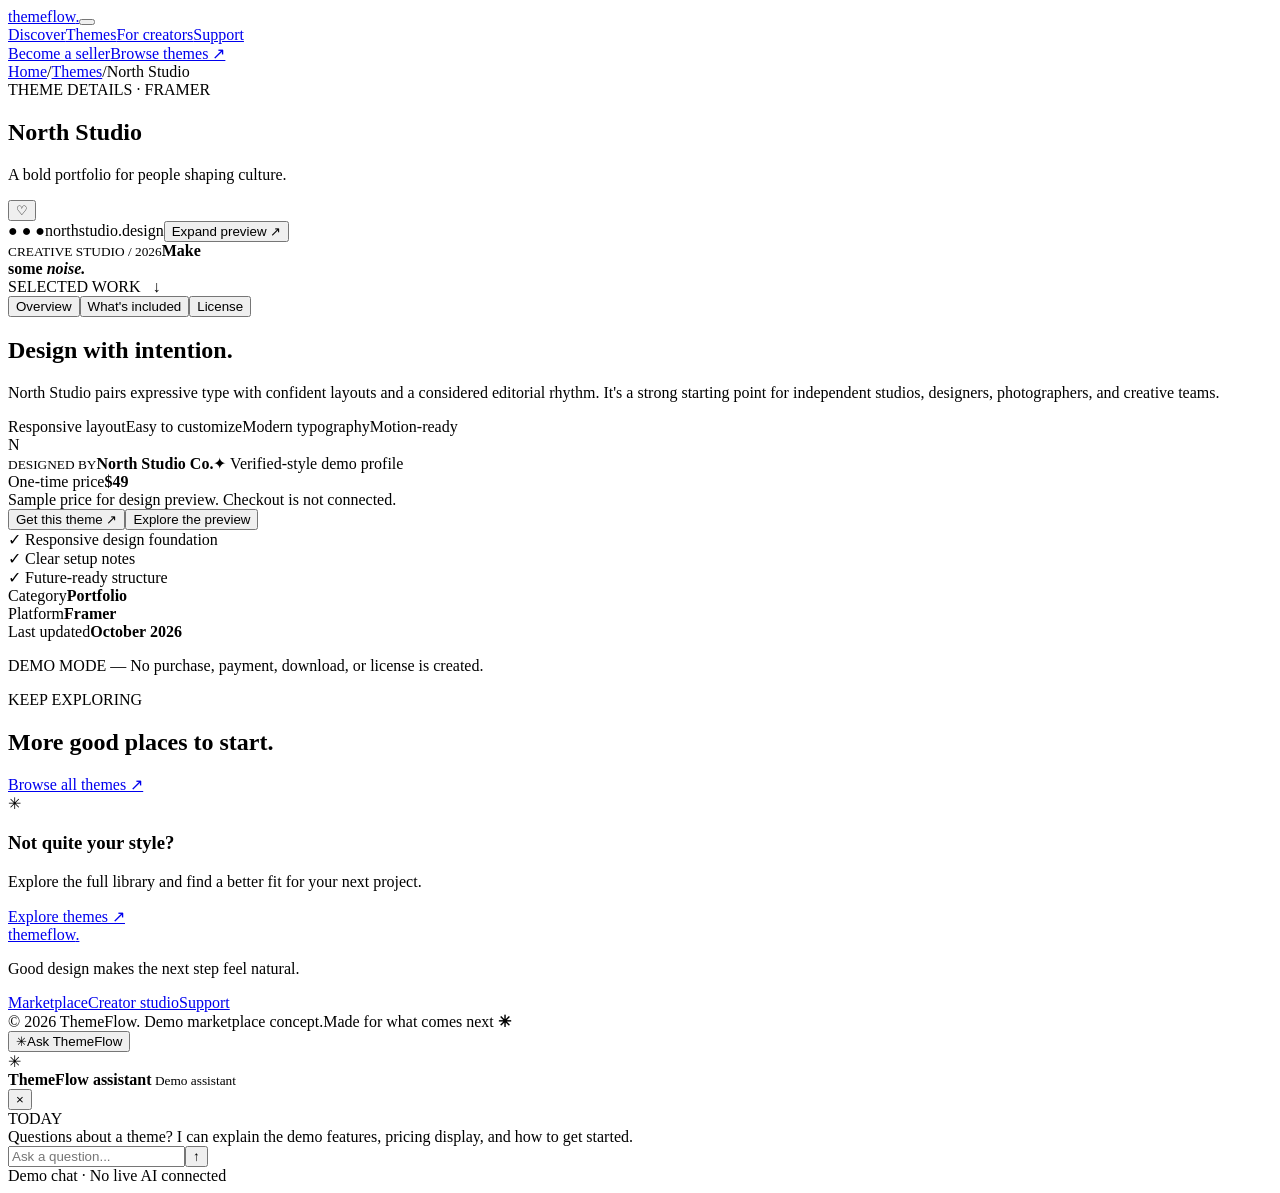
==== product.html @ 7d2c2a8d "Rename ThemeFlow-Premium-Marketplace/ThemeFlow-Premium-Marketplace/product.html to product.html" ====
<!doctype html>
<html lang="en">
<head><meta charset="utf-8"><meta name="viewport" content="width=device-width, initial-scale=1"><meta name="theme-color" content="#080a12"><title>Theme Details — ThemeFlow</title><link rel="icon" href="assets/images/favicon.svg" type="image/svg+xml"><link rel="preconnect" href="https://fonts.googleapis.com"><link rel="preconnect" href="https://fonts.gstatic.com" crossorigin><link href="https://fonts.googleapis.com/css2?family=DM+Sans:wght@400;500;600;700&family=Manrope:wght@400;500;600;700;800&display=swap" rel="stylesheet"><link rel="stylesheet" href="assets/css/style.css"></head>
<body><div class="ambient ambient-one"></div><header class="site-header"><a class="brand" href="index.html"><span class="brand-mark"><i></i><i></i><i></i></span><span>themeflow<span class="brand-dot">.</span></span></a><button class="menu-toggle" aria-label="Open navigation" aria-expanded="false"><span></span><span></span></button><nav class="main-nav"><a href="index.html">Discover</a><a class="active" href="themes.html">Themes</a><a href="seller.html">For creators</a><a href="support.html">Support</a></nav><div class="header-actions"><a class="text-link" href="seller.html">Become a seller</a><a class="button button-small button-light" href="themes.html">Browse themes ↗</a></div></header>
<main><section class="product-top section-wrap"><div class="breadcrumbs"><a href="index.html">Home</a><span>/</span><a href="themes.html">Themes</a><span>/</span><span id="crumb-name">North Studio</span></div><div class="product-layout"><div class="product-main"><div class="product-heading"><div><div class="eyebrow">THEME DETAILS · <span class="product-platform">FRAMER</span></div><h1 id="product-title">North Studio</h1><p id="product-subtitle">A bold portfolio for people shaping culture.</p></div><button class="wishlist-button" id="wishlist-button" aria-pressed="false" aria-label="Save theme to wishlist">♡</button></div><div class="product-preview-frame" id="product-preview"><div class="preview-toolbar"><span>● ● ●</span><span id="preview-url">northstudio.design</span><button id="preview-mode">Expand preview ↗</button></div><div class="theme-image theme-north product-preview-image"><div class="north-preview"><small>CREATIVE STUDIO / 2026</small><strong>Make<br>some <i>noise.</i></strong><div class="north-photo"></div><span class="preview-bottom">SELECTED WORK &nbsp; ↓</span></div></div></div><div class="product-tabs"><button class="product-tab active" data-tab="overview">Overview</button><button class="product-tab" data-tab="features">What's included</button><button class="product-tab" data-tab="license">License</button></div><div class="tab-panel" id="tab-overview"><h2>Design with intention.</h2><p id="overview-copy">North Studio pairs expressive type with confident layouts and a considered editorial rhythm. It's a strong starting point for independent studios, designers, photographers, and creative teams.</p><div class="feature-pills"><span>Responsive layout</span><span>Easy to customize</span><span>Modern typography</span><span>Motion-ready</span></div></div><div class="tab-panel" id="tab-features" hidden><h2>Everything to get started.</h2><ul class="detail-list"><li><span>✓</span> Full page layout and reusable sections</li><li><span>✓</span> Responsive desktop, tablet, and mobile design</li><li><span>✓</span> Style guide and customization notes</li><li><span>✓</span> Creator support details (demo listing)</li></ul></div><div class="tab-panel" id="tab-license" hidden><h2>Clear, simple licensing.</h2><p>This demo listing shows a sample license summary only. Before real sales, publish a reviewed license that defines personal/commercial use, project limits, redistribution, and update terms.</p></div></div><aside class="purchase-card"><div class="purchase-top"><span class="creator-avatar">N</span><div><small>DESIGNED BY</small><strong id="creator-name">North Studio Co.</strong><span class="creator-verified">✦ Verified-style demo profile</span></div></div><div class="purchase-price"><span>One-time price</span><strong id="product-price">$49</strong></div><div class="purchase-note">Sample price for design preview. Checkout is not connected.</div><button class="button button-primary button-wide" id="demo-buy">Get this theme <span>↗</span></button><button class="button button-ghost button-wide" id="preview-scroll">Explore the preview</button><div class="purchase-perks"><span>✓</span> Responsive design foundation<div><span>✓</span> Clear setup notes</div><div><span>✓</span> Future-ready structure</div></div><div class="purchase-divider"></div><div class="purchase-small"><span>Category</span><b id="product-category">Portfolio</b></div><div class="purchase-small"><span>Platform</span><b class="product-platform">Framer</b></div><div class="purchase-small"><span>Last updated</span><b>October 2026</b></div><p class="demo-warning">DEMO MODE — No purchase, payment, download, or license is created.</p></aside></div></section><section class="section-wrap section-space"><div class="section-heading"><div><div class="eyebrow">KEEP EXPLORING</div><h2>More good places <span class="gradient-text">to start.</span></h2></div><a class="arrow-link" href="themes.html">Browse all themes ↗</a></div><div class="related-card"><div class="related-symbol">✳</div><div><h3>Not quite your style?</h3><p>Explore the full library and find a better fit for your next project.</p></div><a class="button button-light" href="themes.html">Explore themes ↗</a></div></section></main>
<footer class="site-footer"><div class="section-wrap footer-main"><a class="brand" href="index.html"><span class="brand-mark"><i></i><i></i><i></i></span><span>themeflow<span class="brand-dot">.</span></span></a><p>Good design makes the next step feel natural.</p><div class="footer-links"><a href="themes.html">Marketplace</a><a href="seller.html">Creator studio</a><a href="support.html">Support</a></div></div><div class="section-wrap footer-bottom"><span>© 2026 ThemeFlow. Demo marketplace concept.</span><span>Made for what comes next <b>✳</b></span></div></footer>
<button class="chat-launcher" data-open-chat aria-label="Open customer support chat"><span class="chat-launcher-icon">✳</span><span>Ask ThemeFlow</span><i class="chat-status"></i></button><div class="chat-panel" id="chat-panel" aria-hidden="true"><div class="chat-head"><div class="chat-agent"><span class="agent-avatar">✳</span><div><b>ThemeFlow assistant</b><small><i></i> Demo assistant</small></div></div><button class="chat-close" aria-label="Close chat">×</button></div><div class="chat-messages" id="chat-messages"><div class="chat-date">TODAY</div><div class="chat-bubble bot">Questions about a theme? I can explain the demo features, pricing display, and how to get started.</div></div><form class="chat-form" id="chat-form"><input id="chat-input" placeholder="Ask a question..." autocomplete="off" aria-label="Your message"><button type="submit" aria-label="Send message">↑</button></form><div class="chat-disclaimer">Demo chat · No live AI connected</div></div><script src="assets/js/app.js"></script></body></html>
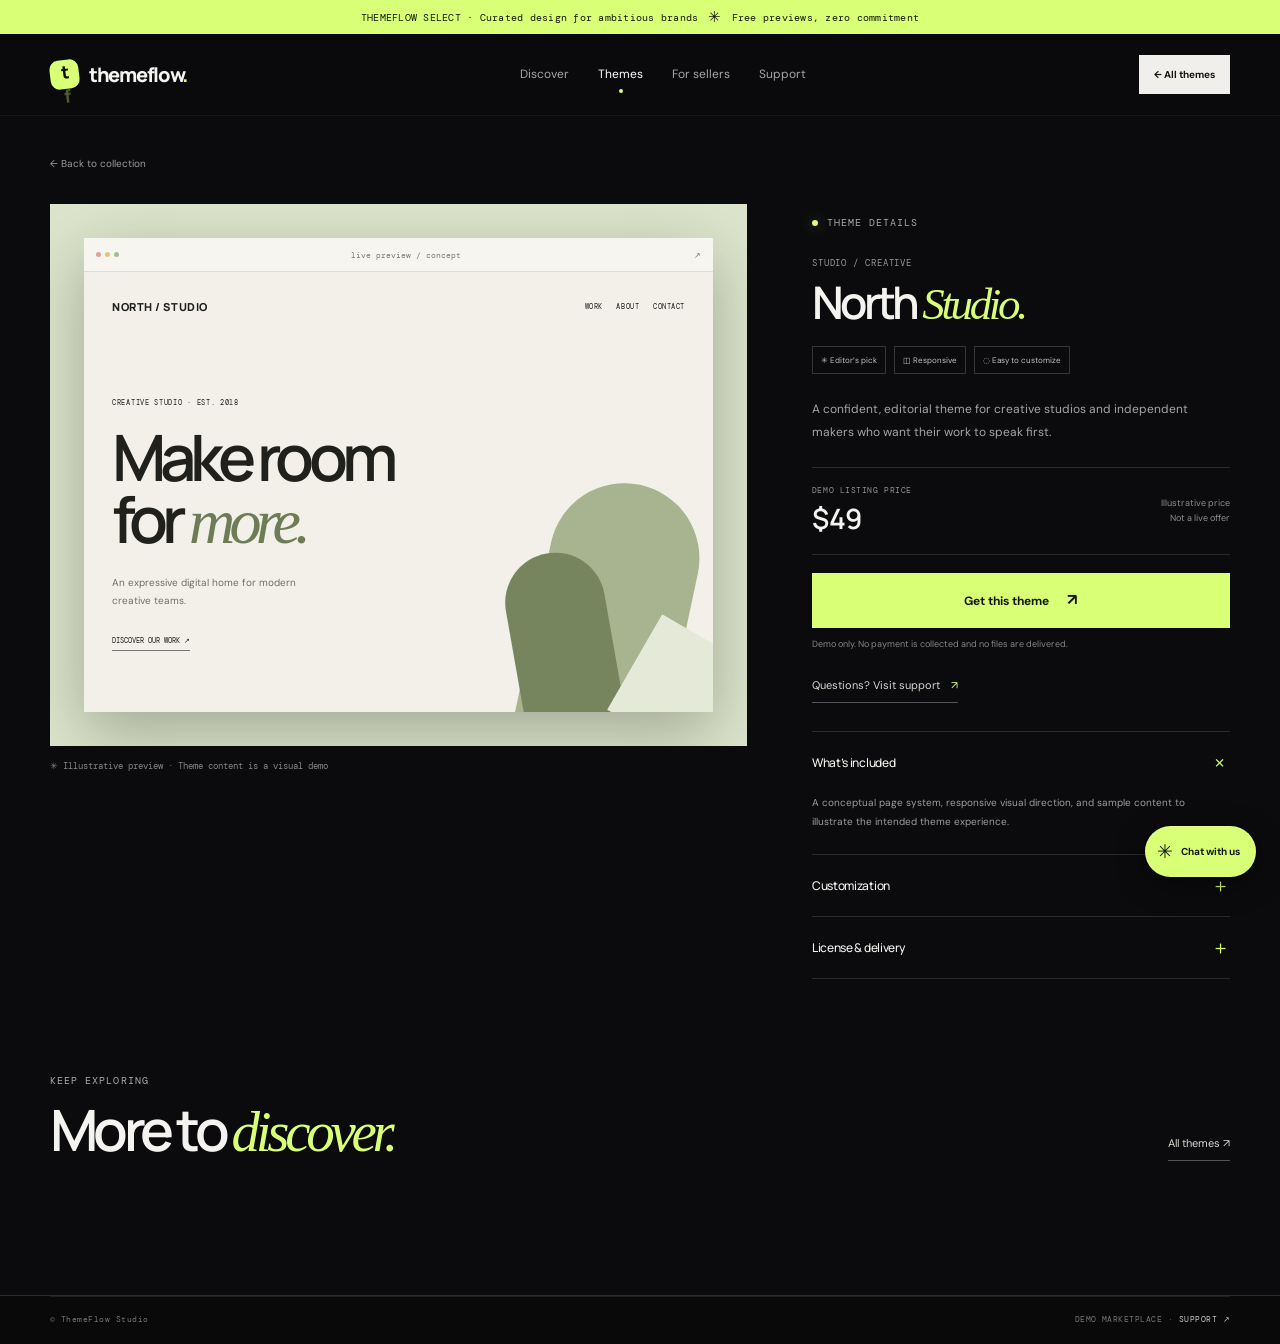
==== commit 9b717579: "Add files via upload" ====
--- a/product.html
+++ b/product.html
@@ -1,7 +1 @@
-<!doctype html>
-<html lang="en">
-<head><meta charset="utf-8"><meta name="viewport" content="width=device-width, initial-scale=1"><meta name="theme-color" content="#080a12"><title>Theme Details — ThemeFlow</title><link rel="icon" href="assets/images/favicon.svg" type="image/svg+xml"><link rel="preconnect" href="https://fonts.googleapis.com"><link rel="preconnect" href="https://fonts.gstatic.com" crossorigin><link href="https://fonts.googleapis.com/css2?family=DM+Sans:wght@400;500;600;700&family=Manrope:wght@400;500;600;700;800&display=swap" rel="stylesheet"><link rel="stylesheet" href="assets/css/style.css"></head>
-<body><div class="ambient ambient-one"></div><header class="site-header"><a class="brand" href="index.html"><span class="brand-mark"><i></i><i></i><i></i></span><span>themeflow<span class="brand-dot">.</span></span></a><button class="menu-toggle" aria-label="Open navigation" aria-expanded="false"><span></span><span></span></button><nav class="main-nav"><a href="index.html">Discover</a><a class="active" href="themes.html">Themes</a><a href="seller.html">For creators</a><a href="support.html">Support</a></nav><div class="header-actions"><a class="text-link" href="seller.html">Become a seller</a><a class="button button-small button-light" href="themes.html">Browse themes ↗</a></div></header>
-<main><section class="product-top section-wrap"><div class="breadcrumbs"><a href="index.html">Home</a><span>/</span><a href="themes.html">Themes</a><span>/</span><span id="crumb-name">North Studio</span></div><div class="product-layout"><div class="product-main"><div class="product-heading"><div><div class="eyebrow">THEME DETAILS · <span class="product-platform">FRAMER</span></div><h1 id="product-title">North Studio</h1><p id="product-subtitle">A bold portfolio for people shaping culture.</p></div><button class="wishlist-button" id="wishlist-button" aria-pressed="false" aria-label="Save theme to wishlist">♡</button></div><div class="product-preview-frame" id="product-preview"><div class="preview-toolbar"><span>● ● ●</span><span id="preview-url">northstudio.design</span><button id="preview-mode">Expand preview ↗</button></div><div class="theme-image theme-north product-preview-image"><div class="north-preview"><small>CREATIVE STUDIO / 2026</small><strong>Make<br>some <i>noise.</i></strong><div class="north-photo"></div><span class="preview-bottom">SELECTED WORK &nbsp; ↓</span></div></div></div><div class="product-tabs"><button class="product-tab active" data-tab="overview">Overview</button><button class="product-tab" data-tab="features">What's included</button><button class="product-tab" data-tab="license">License</button></div><div class="tab-panel" id="tab-overview"><h2>Design with intention.</h2><p id="overview-copy">North Studio pairs expressive type with confident layouts and a considered editorial rhythm. It's a strong starting point for independent studios, designers, photographers, and creative teams.</p><div class="feature-pills"><span>Responsive layout</span><span>Easy to customize</span><span>Modern typography</span><span>Motion-ready</span></div></div><div class="tab-panel" id="tab-features" hidden><h2>Everything to get started.</h2><ul class="detail-list"><li><span>✓</span> Full page layout and reusable sections</li><li><span>✓</span> Responsive desktop, tablet, and mobile design</li><li><span>✓</span> Style guide and customization notes</li><li><span>✓</span> Creator support details (demo listing)</li></ul></div><div class="tab-panel" id="tab-license" hidden><h2>Clear, simple licensing.</h2><p>This demo listing shows a sample license summary only. Before real sales, publish a reviewed license that defines personal/commercial use, project limits, redistribution, and update terms.</p></div></div><aside class="purchase-card"><div class="purchase-top"><span class="creator-avatar">N</span><div><small>DESIGNED BY</small><strong id="creator-name">North Studio Co.</strong><span class="creator-verified">✦ Verified-style demo profile</span></div></div><div class="purchase-price"><span>One-time price</span><strong id="product-price">$49</strong></div><div class="purchase-note">Sample price for design preview. Checkout is not connected.</div><button class="button button-primary button-wide" id="demo-buy">Get this theme <span>↗</span></button><button class="button button-ghost button-wide" id="preview-scroll">Explore the preview</button><div class="purchase-perks"><span>✓</span> Responsive design foundation<div><span>✓</span> Clear setup notes</div><div><span>✓</span> Future-ready structure</div></div><div class="purchase-divider"></div><div class="purchase-small"><span>Category</span><b id="product-category">Portfolio</b></div><div class="purchase-small"><span>Platform</span><b class="product-platform">Framer</b></div><div class="purchase-small"><span>Last updated</span><b>October 2026</b></div><p class="demo-warning">DEMO MODE — No purchase, payment, download, or license is created.</p></aside></div></section><section class="section-wrap section-space"><div class="section-heading"><div><div class="eyebrow">KEEP EXPLORING</div><h2>More good places <span class="gradient-text">to start.</span></h2></div><a class="arrow-link" href="themes.html">Browse all themes ↗</a></div><div class="related-card"><div class="related-symbol">✳</div><div><h3>Not quite your style?</h3><p>Explore the full library and find a better fit for your next project.</p></div><a class="button button-light" href="themes.html">Explore themes ↗</a></div></section></main>
-<footer class="site-footer"><div class="section-wrap footer-main"><a class="brand" href="index.html"><span class="brand-mark"><i></i><i></i><i></i></span><span>themeflow<span class="brand-dot">.</span></span></a><p>Good design makes the next step feel natural.</p><div class="footer-links"><a href="themes.html">Marketplace</a><a href="seller.html">Creator studio</a><a href="support.html">Support</a></div></div><div class="section-wrap footer-bottom"><span>© 2026 ThemeFlow. Demo marketplace concept.</span><span>Made for what comes next <b>✳</b></span></div></footer>
-<button class="chat-launcher" data-open-chat aria-label="Open customer support chat"><span class="chat-launcher-icon">✳</span><span>Ask ThemeFlow</span><i class="chat-status"></i></button><div class="chat-panel" id="chat-panel" aria-hidden="true"><div class="chat-head"><div class="chat-agent"><span class="agent-avatar">✳</span><div><b>ThemeFlow assistant</b><small><i></i> Demo assistant</small></div></div><button class="chat-close" aria-label="Close chat">×</button></div><div class="chat-messages" id="chat-messages"><div class="chat-date">TODAY</div><div class="chat-bubble bot">Questions about a theme? I can explain the demo features, pricing display, and how to get started.</div></div><form class="chat-form" id="chat-form"><input id="chat-input" placeholder="Ask a question..." autocomplete="off" aria-label="Your message"><button type="submit" aria-label="Send message">↑</button></form><div class="chat-disclaimer">Demo chat · No live AI connected</div></div><script src="assets/js/app.js"></script></body></html>
+<!doctype html><html lang="en"><head><meta charset="utf-8"><meta name="viewport" content="width=device-width,initial-scale=1"><title>Theme Preview — ThemeFlow</title><link rel="icon" href="assets/favicon.svg" type="image/svg+xml"><link rel="stylesheet" href="style.css"></head><body><div class="announcement">THEMEFLOW SELECT · Curated design for ambitious brands <span>✳</span> Free previews, zero commitment</div><header class="site-header"><a class="brand" href="index.html"><span class="brand-mark">t<span>f</span></span><span>themeflow<span class="brand-dot">.</span></span></a><nav class="nav-links" id="navLinks"><a href="index.html">Discover</a><a class="active" href="themes.html">Themes</a><a href="seller.html">For sellers</a><a href="support.html">Support</a></nav><div class="header-actions"><button class="menu-toggle" id="menuToggle" aria-label="Open navigation">☰</button><a class="button button-light button-small" href="themes.html">← All themes</a></div></header><main class="wrap product-page"><a class="back-link" href="themes.html">← Back to collection</a><div class="product-layout"><div><div class="product-preview" id="productPreview"><div class="preview-browser"><div class="browser-top"><div class="window-dots"><i></i><i></i><i></i></div><span>live preview / concept</span><span>↗</span></div><div class="preview-content"><div class="preview-nav"><b id="previewBrand">NORTH / STUDIO</b><span>WORK&nbsp;&nbsp; ABOUT&nbsp;&nbsp; CONTACT</span></div><div class="preview-hero"><span id="previewTag">CREATIVE STUDIO · EST. 2018</span><h2 id="previewHeadline">Make room<br>for <em>more.</em></h2><p id="previewDesc">An expressive digital home for modern creative teams.</p><span class="preview-cta">DISCOVER OUR WORK ↗</span></div><div class="preview-shapes"><div></div><div></div><div></div></div></div></div></div><div class="preview-disclaimer">✳ Illustrative preview · Theme content is a visual demo</div></div><div class="product-info"><div class="eyebrow"><span class="live-dot"></span> THEME DETAILS</div><div class="product-kicker" id="productCategory">STUDIO / CREATIVE</div><h1 id="productTitle">North <em>Studio.</em></h1><div class="product-meta"><span>✳ Editor’s pick</span><span>◫ Responsive</span><span>◌ Easy to customize</span></div><p class="product-description" id="productDescription">A confident, editorial theme for creative studios and independent makers who want their work to speak first.</p><div class="product-price-row"><div><small>DEMO LISTING PRICE</small><strong id="productPrice">$49</strong></div><span class="price-note">Illustrative price<br>Not a live offer</span></div><button class="button button-lime button-full" id="demoPurchase">Get this theme <span>↗</span></button><p class="purchase-note">Demo only. No payment is collected and no files are delivered.</p><a class="underlink" href="support.html">Questions? Visit support <span>↗</span></a><div class="product-details"><details open><summary>What’s included <span>＋</span></summary><p>A conceptual page system, responsive visual direction, and sample content to illustrate the intended theme experience.</p></details><details><summary>Customization <span>＋</span></summary><p>Use the layout as a starting point and adapt typography, colors, content, and imagery to your brand.</p></details><details><summary>License & delivery <span>＋</span></summary><p>Licensing and digital delivery are not implemented in this prototype. No purchase can be completed here.</p></details></div></div></div><section class="related-section"><div class="section-heading"><div><div class="eyebrow">KEEP EXPLORING</div><h2>More to <em>discover.</em></h2></div><a class="underlink" href="themes.html">All themes ↗</a></div><div class="theme-grid" id="relatedGrid"></div></section></main><footer class="site-footer"><div class="wrap footer-bottom"><span>© <span id="year"></span> ThemeFlow Studio</span><span>DEMO MARKETPLACE · <a href="support.html">SUPPORT ↗</a></span></div></footer><button class="chat-launcher" id="chatLauncher" aria-label="Open demo support chat"><span>✳</span><i>Chat with us</i></button><aside class="chat-panel" id="chatPanel" aria-label="Demo support chat"><div class="chat-head"><div><b>ThemeFlow support</b><small><span class="live-dot"></span> Demo assistant</small></div><button id="chatClose" aria-label="Close chat">×</button></div><div class="chat-messages" id="chatMessages"><div class="chat-bubble">Hey there 👋 What can I help you find today?</div></div><form id="chatForm" class="chat-form"><input id="chatInput" placeholder="Ask a quick question…" aria-label="Your message"><button aria-label="Send message">↑</button></form><div class="demo-note">Demo chat · Replies are generated locally</div></aside><script src="app.js"></script></body></html>
--- a/style.css
+++ b/style.css
@@ -0,0 +1,2 @@
+@import url('https://fonts.googleapis.com/css2?family=DM+Mono:wght@400;500&family=DM+Sans:wght@400;500;600;700&family=Manrope:wght@400;500;600;700;800&display=swap');
+:root{--bg:#0b0b0d;--panel:#131316;--panel2:#19191d;--line:#2a2a2e;--text:#f4f3ef;--muted:#99989b;--lime:#d8ff75;--dark:#0b0b0d;--mono:'DM Mono',monospace;--sans:'DM Sans',sans-serif;--display:'Manrope',sans-serif}*{box-sizing:border-box}html{scroll-behavior:smooth;scroll-padding-top:100px}body{margin:0;background:var(--bg);color:var(--text);font-family:var(--sans);font-size:15px;line-height:1.55;-webkit-font-smoothing:antialiased}a{color:inherit;text-decoration:none}button,input,select{font:inherit}button{cursor:pointer}.wrap{width:min(1180px,calc(100% - 64px));margin-inline:auto}.announcement{height:34px;display:flex;justify-content:center;align-items:center;gap:10px;background:var(--lime);color:#171811;font:10px var(--mono);letter-spacing:.025em}.announcement span{font-size:15px}.site-header{height:82px;padding:0 max(32px,calc((100vw - 1180px)/2));display:flex;align-items:center;justify-content:space-between;gap:26px;border-bottom:1px solid #ffffff0c;position:sticky;top:0;background:#0b0b0df0;backdrop-filter:blur(18px);z-index:50}.brand{display:inline-flex;align-items:center;gap:10px;font:800 20px var(--display);letter-spacing:-.065em;white-space:nowrap}.brand-mark{width:29px;height:29px;border-radius:9px;background:var(--lime);color:#10110d;display:grid;place-items:center;font:800 18px var(--display);letter-spacing:-.1em;transform:rotate(-7deg)}.brand-mark span{color:#525c31}.brand-dot{color:var(--lime)}.nav-links{display:flex;gap:29px;color:#a6a5a8;font-size:12px}.nav-links a{transition:color .2s}.nav-links a:hover,.nav-links a.active{color:#fff}.nav-links a.active:after{content:'';display:block;width:4px;height:4px;background:var(--lime);border-radius:50%;margin:5px auto -9px}.header-actions{display:flex;align-items:center;gap:20px}.text-link{font-size:11px;color:#c1c0c2}.button{border:1px solid transparent;display:inline-flex;align-items:center;justify-content:center;gap:18px;padding:14px 19px;font-size:12px;font-weight:700;transition:transform .25s,background .25s,border-color .25s;min-height:46px}.button:hover{transform:translateY(-3px)}.button span{font-size:16px}.button-light{background:#f0efeb;color:#151515}.button-light:hover{background:#fff}.button-small{padding:11px 14px;min-height:38px;font-size:10px;gap:12px}.button-lime{background:var(--lime);color:#14160d}.button-lime:hover{background:#e5ff9c;box-shadow:0 8px 32px #d8ff7520}.button-ghost{background:transparent;border-color:#3a393e;color:#eee}.button-ghost:hover{border-color:#aaa}.button-dark{background:#101012;color:#f6f5f0}.button-full{width:100%}.menu-toggle{display:none;background:none;border:0;color:white;font-size:22px}.hero{min-height:610px;padding-top:86px;padding-bottom:72px;display:grid;grid-template-columns:1fr 1.04fr;align-items:center;gap:38px;overflow:hidden}.eyebrow{font:10px var(--mono);letter-spacing:.105em;color:#a9a8ab;display:flex;align-items:center;gap:9px}.live-dot{width:6px;height:6px;display:inline-block;background:var(--lime);border-radius:50%;box-shadow:0 0 13px #d8ff7570}.hero h1,.page-intro h1,.seller-hero h1,.support-hero h1{font:600 clamp(53px,6.3vw,83px)/.99 var(--display);letter-spacing:-.085em;margin:25px 0 24px}.hero h1 em,.section-heading h2 em,.manifesto h2 em,.seller-cta h2 em,.bottom-banner h2 em,.page-intro h1 em,.product-info h1 em,.seller-hero h1 em,.seller-form-copy h2 em,.support-hero h1 em,.support-contact h2 em{font-family:Georgia,serif;font-weight:400;letter-spacing:-.075em;color:var(--lime)}.hero-lede{max-width:440px;color:#aaa9ac;font-size:14px;line-height:1.9}.hero-actions{display:flex;gap:12px;flex-wrap:wrap;margin-top:30px}.play-icon{font-size:10px}.hero-proof{display:flex;align-items:center;gap:14px;margin-top:38px}.avatar-stack{display:flex;padding-left:5px}.avatar-stack span{width:27px;height:27px;border:2px solid var(--bg);border-radius:50%;margin-left:-5px;display:grid;place-items:center;background:#d8d3c4;color:#292821;font-size:9px;font-weight:700}.avatar-stack span:nth-child(2){background:#c2c9ae}.avatar-stack span:nth-child(3){background:#b7bbd4}.avatar-stack span:nth-child(4){background:var(--lime)}.hero-proof strong,.hero-proof small{display:block;font-size:10px}.hero-proof small{color:#818085;margin-top:3px}.hero-art{height:455px;position:relative;display:flex;align-items:center;justify-content:center;perspective:900px}.hero-glow{position:absolute;width:330px;height:330px;background:#d8ff7513;filter:blur(60px);border-radius:50%}.orbit{position:absolute;border:1px solid #d8ff7523;border-radius:50%;transform:rotate(-24deg)}.orbit-one{width:470px;height:250px}.orbit-two{width:400px;height:340px;transform:rotate(45deg)}.hero-browser{position:relative;width:min(420px,90%);background:#eeede7;color:#22221e;box-shadow:0 35px 100px #000a;transform:rotateY(-8deg) rotateX(3deg);z-index:2}.browser-top{height:31px;display:flex;align-items:center;justify-content:space-between;padding:0 12px;background:#f6f5f0;border-bottom:1px solid #dddcd5;font:8px var(--mono);color:#777}.window-dots{display:flex;gap:4px}.window-dots i{width:5px;height:5px;border-radius:50%;background:#bbb}.window-dots i:first-child{background:#e4a29a}.window-dots i:nth-child(2){background:#e3c47f}.window-dots i:nth-child(3){background:#9fc18d}.mock-atelier{padding:22px 25px 0;min-height:320px;position:relative;overflow:hidden;background:#f3f0e9}.atelier-nav{display:flex;justify-content:space-between;font-size:7px;letter-spacing:.1em}.atelier-nav b{font:800 11px var(--display)}.atelier-content{padding-top:42px;position:relative;z-index:2}.atelier-content small{font:7px var(--mono);letter-spacing:.12em}.atelier-content h2{font:600 47px/.93 var(--display);letter-spacing:-.09em;margin:12px 0 24px}.atelier-content h2 i{font-family:Georgia,serif;font-weight:400;color:#74815a}.atelier-bottom{display:flex;align-items:center;justify-content:space-between;font:7px var(--mono);position:relative;z-index:3}.round-arrow{width:27px;height:27px;border-radius:50%;background:#d9ff75;display:grid;place-items:center;font-size:13px}.atelier-photo{position:absolute;right:-15px;bottom:0;width:48%;height:170px;background:#b7bda5;overflow:hidden}.photo-shape{position:absolute;background:#e8e4d8}.shape-a{width:95px;height:160px;right:30px;bottom:-15px;transform:rotate(16deg);border-radius:48% 48% 0 0}.shape-b{width:120px;height:85px;right:70px;bottom:0;background:#828c6c;transform:rotate(-28deg);border-radius:60% 0 0 0}.photo-caption{position:absolute;bottom:8px;left:8px;font:5px var(--mono);color:#333}.floating-label{position:absolute;background:#1a1a1d;border:1px solid #ffffff1c;padding:10px 13px;font:9px var(--mono);display:flex;align-items:center;gap:9px;z-index:4;box-shadow:0 10px 35px #0005}.label-top{top:40px;right:3px;transform:rotate(4deg)}.label-bottom{bottom:43px;left:-2px;transform:rotate(-4deg)}.tiny-square{width:19px;height:19px;display:grid;place-items:center;background:var(--lime);color:#111;border-radius:4px}.label-bottom b{color:var(--lime);margin-left:10px}.pulse-line{width:20px;height:2px;background:var(--lime);box-shadow:0 0 8px var(--lime)}.hero-sticker{position:absolute;right:4px;bottom:10px;z-index:5;background:var(--lime);color:#111;width:78px;height:78px;display:grid;align-content:center;text-align:center;font:800 11px/.98 var(--display);letter-spacing:-.03em;transform:rotate(10deg);border-radius:50%}.hero-sticker em{font:italic 12px Georgia}.metrics{display:grid;grid-template-columns:repeat(4,1fr);border-top:1px solid var(--line);border-bottom:1px solid var(--line);padding:26px 0 30px;gap:20px}.metrics>div{display:flex;flex-direction:column;gap:4px}.metrics strong{font:600 29px var(--display);letter-spacing:-.07em}.metrics strong span{color:var(--lime)}.metrics small{color:#88878b;font-size:10px}.metrics .metric-note{justify-content:center;color:#deddd8;font:500 13px/1.5 var(--display)}.metric-note span{color:#88878b}.featured-section{padding:105px 0 96px;background:#101012;margin-top:72px}.section-heading{display:flex;align-items:flex-end;justify-content:space-between;gap:25px;margin-bottom:34px}.section-heading h2,.manifesto h2,.seller-cta h2,.bottom-banner h2{font:600 clamp(36px,4.5vw,57px)/1.05 var(--display);letter-spacing:-.08em;margin:13px 0 0}.underlink{font-size:11px;color:#d7d6d2;border-bottom:1px solid #545358;padding-bottom:8px;white-space:nowrap}.underlink span{color:var(--lime);margin-left:8px}.theme-grid{display:grid;grid-template-columns:repeat(3,minmax(0,1fr));gap:25px}.theme-card{min-width:0}.theme-visual{height:300px;display:block;position:relative;overflow:hidden;color:#20211d;isolation:isolate;transition:transform .4s}.theme-visual:hover{transform:translateY(-5px)}.visual-top{position:absolute;top:17px;left:17px;right:17px;display:flex;justify-content:space-between;font:8px var(--mono);letter-spacing:.08em;z-index:2}.visual-copy{position:absolute;left:20px;top:72px;z-index:2}.visual-copy small{font:7px var(--mono);letter-spacing:.1em}.visual-copy h3{font:600 34px/.98 var(--display);letter-spacing:-.08em;margin:13px 0 23px}.visual-copy h3 em{font:italic 37px Georgia;color:#6c7952}.visual-button{font:7px var(--mono);border-bottom:1px solid #555;padding-bottom:4px}.theme-label{position:absolute;top:61px;right:13px;padding:6px 8px;background:#fbfaf4;font:7px var(--mono);z-index:3}.visual-index{position:absolute;bottom:12px;left:16px;font:7px var(--mono);letter-spacing:.1em;z-index:3}.visual-north{background:#dce4cb}.visual-north .art-north i{position:absolute;width:130px;height:180px;right:26px;bottom:-35px;background:#a6b18d;border-radius:70px 70px 0 0;transform:rotate(14deg)}.visual-north .art-north b{position:absolute;width:90px;height:160px;right:78px;bottom:-38px;background:#6e7c57;border-radius:50% 50% 0 0;transform:rotate(-14deg)}.visual-north .art-north span{position:absolute;width:90px;height:100px;right:-10px;bottom:-20px;background:#e9eee0;transform:rotate(28deg)}.visual-forma{background:#e7c4a7}.visual-forma .visual-copy h3 em{color:#9e6047}.visual-forma .art-forma i{position:absolute;right:22px;bottom:-32px;width:120px;height:210px;background:#b4795e;border-radius:70px 70px 8px 8px;transform:rotate(-15deg)}.visual-forma .art-forma b{position:absolute;right:68px;bottom:30px;width:76px;height:100px;background:#e9d8c1;border-radius:50% 50% 8px 8px;transform:rotate(18deg)}.visual-forma .art-forma span{position:absolute;right:-24px;bottom:-30px;width:100px;height:125px;border:1px solid #9e6047;border-radius:50%}.visual-orbit{background:#c3cafa}.visual-orbit .visual-copy h3 em{color:#5e65a2}.visual-orbit .art-orbit i{position:absolute;right:20px;bottom:15px;width:140px;height:140px;border:1px solid #5d65a2;border-radius:50%;box-shadow:0 0 0 20px #c3cafa,0 0 0 21px #737bc0,0 0 0 40px #c3cafa,0 0 0 41px #737bc0}.visual-orbit .art-orbit b{position:absolute;right:58px;bottom:51px;width:60px;height:60px;background:#8b91d4;border-radius:50%}.visual-orbit .art-orbit span{position:absolute;right:108px;bottom:130px;width:11px;height:11px;border-radius:50%;background:#f6f4ea}.visual-mono{background:#dedbd3}.visual-mono .visual-copy h3 em{color:#77756d}.visual-mono .art-mono i{position:absolute;right:15px;bottom:-20px;width:100px;height:190px;background:#a5a197;transform:rotate(20deg)}.visual-mono .art-mono b{position:absolute;right:70px;bottom:0;width:60px;height:120px;background:#3c3d39;transform:rotate(-12deg)}.visual-mono .art-mono span{position:absolute;right:0;bottom:0;width:90px;height:90px;border:1px solid #777}.visual-bloom{background:#efc4c8}.visual-bloom .visual-copy h3 em{color:#ad6778}.visual-bloom .art-bloom i{position:absolute;right:28px;bottom:5px;width:130px;height:130px;border-radius:50%;background:#df9fae}.visual-bloom .art-bloom b{position:absolute;right:70px;bottom:45px;width:80px;height:80px;border-radius:50%;background:#f7e2d7}.visual-bloom .art-bloom span{position:absolute;right:95px;bottom:80px;width:25px;height:25px;border-radius:50%;background:#a85d76}.visual-frame{background:#c7d4cf}.visual-frame .visual-copy h3 em{color:#536f65}.visual-frame .art-frame i{position:absolute;right:28px;bottom:0;width:110px;height:170px;border:9px solid #879d94;transform:skewY(-12deg)}.visual-frame .art-frame b{position:absolute;right:55px;bottom:0;width:60px;height:120px;background:#a4b7ae;transform:skewY(18deg)}.visual-frame .art-frame span{position:absolute;right:20px;bottom:0;width:100px;height:90px;background:#e5e7df;clip-path:polygon(50% 0,100% 100%,0 100%)}.theme-card-info{display:flex;justify-content:space-between;align-items:flex-end;padding:17px 0 9px}.theme-category{font:8px var(--mono);color:#85848a;letter-spacing:.08em}.theme-card-info h3{font:600 17px var(--display);letter-spacing:-.04em;margin:4px 0 0}.theme-price{font:12px var(--mono)}.theme-card-bottom{display:flex;justify-content:space-between;align-items:center;border-top:1px solid #2a2a2d;padding-top:10px;font-size:9px}.theme-card-bottom>a{color:var(--lime)}.muted{color:#8a898e}.manifesto{padding:112px 0 115px;display:grid;grid-template-columns:.9fr 1.1fr;gap:80px}.manifesto-top{align-self:start;position:sticky;top:130px}.manifesto h2{margin:19px 0 20px}.manifesto-top>p{max-width:340px;color:#9a999d;line-height:1.9;font-size:13px}.feature-list{display:grid;gap:10px}.feature-card{position:relative;border:1px solid var(--line);padding:28px 28px 25px;min-height:205px;background:linear-gradient(130deg,#141416,#0d0d0f)}.feature-number{font:9px var(--mono);color:#76757a}.feature-icon{position:absolute;right:25px;top:23px;width:34px;height:34px;border:1px solid #3c3c3e;border-radius:50%;display:grid;place-items:center;color:var(--lime);font-size:17px}.feature-card h3{font:600 21px var(--display);letter-spacing:-.05em;margin:24px 0 7px}.feature-card p{max-width:380px;font-size:12px;color:#969599;line-height:1.8;margin:0 0 17px}.feature-card>a{font-size:10px;color:var(--lime)}.seller-cta{background:#d8ff75;color:#171812;overflow:hidden}.seller-cta-inner{min-height:410px;display:grid;grid-template-columns:1fr 1fr;align-items:center;gap:40px;padding-top:55px;padding-bottom:55px}.seller-cta .eyebrow{color:#4f553e}.seller-cta h2{margin:17px 0 15px}.seller-cta h2 em{color:#626c43}.seller-cta p{font-size:13px;color:#505342;max-width:350px;margin-bottom:25px}.seller-cta .button-lime{background:#141510;color:white}.seller-art{height:300px;position:relative;display:grid;place-items:center}.seller-card{position:absolute;width:245px;height:300px;padding:20px;box-shadow:0 18px 55px #3d4b1730}.card-back{background:#b4cc72;transform:rotate(12deg) translate(38px,-2px);font:8px var(--mono);letter-spacing:.1em;padding-top:30px}.card-front{background:#f2f0e7;color:#20211b;transform:rotate(-8deg);display:flex;flex-direction:column}.card-front>span{font:8px var(--mono)}.card-front strong{font:600 34px/.98 var(--display);letter-spacing:-.08em;margin:auto 0}.seller-card-foot{display:flex;justify-content:space-between;align-items:center;font:7px var(--mono);border-top:1px solid #c8c7bd;padding-top:10px}.seller-card-foot span{font-size:14px}.seller-spark{position:absolute;right:40px;top:16px;font-size:48px;transform:rotate(15deg)}.faq-section{padding:105px 0 100px}.faq-list{border-top:1px solid var(--line);max-width:850px;margin-left:auto}.faq-list details,.product-details details{border-bottom:1px solid var(--line);padding:0}.faq-list summary,.product-details summary{list-style:none;cursor:pointer;display:flex;align-items:center;justify-content:space-between;padding:22px 0;font:500 15px var(--display);letter-spacing:-.025em}.faq-list summary::-webkit-details-marker,.product-details summary::-webkit-details-marker{display:none}.faq-list summary span,.product-details summary span{font-size:19px;color:var(--lime);transition:transform .2s}.faq-list details[open] summary span,.product-details details[open] summary span{transform:rotate(45deg)}.faq-list details p,.product-details details p{margin:0;padding:0 40px 23px 0;max-width:700px;color:#9d9ca0;font-size:12px;line-height:1.9}.bottom-banner{position:relative;overflow:hidden;background:var(--lime);color:#161710;min-height:260px;margin-bottom:90px;padding:40px 52px;display:flex;align-items:center;justify-content:space-between;gap:30px}.bottom-banner .eyebrow{color:#525741}.bottom-banner h2{font-size:44px;margin-top:13px}.bottom-banner h2 em{color:#606b40}.bottom-banner .button{z-index:2}.banner-orb{position:absolute;width:280px;height:280px;border:1px solid #1112;border-radius:50%;right:22%;top:-105px;box-shadow:0 0 0 35px #11105,0 0 0 70px #11104;pointer-events:none}.site-footer{border-top:1px solid var(--line);background:#09090a}.footer-main{display:grid;grid-template-columns:1.6fr .65fr .65fr 1fr;gap:30px;padding:46px 0 38px}.footer-main .brand{font-size:18px}.footer-main>div:first-child p{font-size:10px;color:#818085;margin-top:14px}.footer-col{display:flex;flex-direction:column;gap:10px;font-size:10px;color:#97969a}.footer-col b{font-size:10px;color:#eee;margin-bottom:5px}.footer-note{justify-self:end;font-size:10px;color:#8d8c91;line-height:1.9}.footer-note span{color:var(--lime);font-size:16px}.footer-bottom{display:flex;justify-content:space-between;gap:20px;border-top:1px solid #202023;padding:17px 0 20px;color:#77767b;font:8px var(--mono);letter-spacing:.06em}.footer-bottom a{color:#c8c7c4}.chat-launcher{position:fixed;right:24px;bottom:23px;z-index:70;border:1px solid #ffffff25;border-radius:50px;background:var(--lime);color:#14150f;padding:10px 15px 10px 11px;display:flex;align-items:center;gap:8px;box-shadow:0 8px 30px #0006}.chat-launcher span{font-size:19px}.chat-launcher i{font:700 10px var(--sans);font-style:normal}.chat-panel{position:fixed;right:24px;bottom:80px;width:min(350px,calc(100vw - 32px));height:420px;background:#111114;border:1px solid #3a3a3e;z-index:71;display:none;flex-direction:column;box-shadow:0 20px 80px #000a}.chat-panel.chat-open{display:flex;animation:chatIn .25s ease}.chat-head{padding:17px;display:flex;justify-content:space-between;align-items:center;border-bottom:1px solid var(--line)}.chat-head b,.chat-head small{display:block}.chat-head b{font:600 13px var(--display)}.chat-head small{font-size:9px;color:#9d9ca0;margin-top:5px}.chat-head button{background:none;border:0;color:#fff;font-size:24px}.chat-messages{flex:1;overflow:auto;padding:17px;display:flex;flex-direction:column;gap:12px}.chat-bubble{align-self:flex-start;max-width:90%;background:#222226;border:1px solid #353539;padding:11px 13px;font-size:11px;line-height:1.65;color:#e6e5e1}.chat-bubble.user-message{align-self:flex-end;background:var(--lime);color:#181910;border-color:var(--lime)}.chat-quick{display:flex;flex-wrap:wrap;gap:6px}.chat-quick button{background:transparent;border:1px solid #454449;color:#c7c6ca;padding:7px 9px;font-size:9px}.chat-form{display:flex;gap:8px;padding:12px;border-top:1px solid var(--line)}.chat-form input{min-width:0;flex:1;background:#1d1d20;border:1px solid #38383c;color:white;padding:10px;font-size:11px;outline:none}.chat-form button{width:37px;border:0;background:var(--lime);color:#111;font-size:18px}.demo-note{text-align:center;font:8px var(--mono);color:#777;padding:0 0 10px}.page-main{padding-top:78px}.page-intro{max-width:720px}.page-intro h1{font-size:clamp(56px,7vw,88px);margin:22px 0 17px}.page-intro>p{max-width:510px;color:#a5a4a8;line-height:1.9;font-size:14px}.catalog-toolbar{display:flex;justify-content:space-between;gap:20px;align-items:center;margin-top:50px;padding:17px 0;border-top:1px solid var(--line);border-bottom:1px solid var(--line)}.filter-pills{display:flex;gap:8px;flex-wrap:wrap}.filter-pill{border:1px solid #333337;background:transparent;color:#aaa9ad;padding:9px 12px;font-size:10px;transition:.2s}.filter-pill.active,.filter-pill:hover{background:var(--lime);border-color:var(--lime);color:#14150e}.filter-pill span{font:8px var(--mono);margin-left:7px}.search-box{display:flex;align-items:center;gap:9px;background:#171719;border:1px solid #333337;padding:0 12px;min-width:200px;height:37px}.search-box>span{font-size:21px;color:#999}.search-box input{min-width:0;width:100%;background:none;border:0;outline:0;color:#eee;font-size:10px}.catalog-count{display:flex;justify-content:space-between;color:#838287;font:9px var(--mono);padding:16px 0 24px}.catalog-count b{color:#d8d7d2;font-weight:400}.catalog-grid{row-gap:42px}.catalog-bottom{margin:100px 0 85px;padding:35px 0;border-top:1px solid var(--line);border-bottom:1px solid var(--line);display:flex;justify-content:space-between;align-items:center;gap:30px}.catalog-bottom h2{font:600 42px/1.05 var(--display);letter-spacing:-.07em;margin:13px 0}.catalog-bottom h2 em{font:italic 42px Georgia;color:var(--lime)}.empty-state{text-align:center;padding:80px 20px;color:#aaa}.empty-state>div{font-size:50px;color:var(--lime)}.empty-state h3{font:600 25px var(--display);color:white}.empty-state p{font-size:12px}.product-page{padding-top:35px}.back-link{font-size:10px;color:#9b9a9f}.product-layout{display:grid;grid-template-columns:1.25fr .75fr;gap:65px;margin-top:30px;align-items:start}.product-preview{background:#dce4cb;min-height:520px;display:grid;place-items:center;padding:34px;overflow:hidden}.preview-browser{width:100%;background:#f2f0e9;color:#20211d;box-shadow:0 20px 60px #0004;overflow:hidden}.preview-browser>.browser-top{height:34px}.preview-content{padding:27px 28px 0;min-height:440px;position:relative;overflow:hidden}.preview-nav{display:flex;justify-content:space-between;align-items:center;font:7px var(--mono);letter-spacing:.08em}.preview-nav b{font:800 11px var(--display)}.preview-hero{padding-top:75px;position:relative;z-index:2}.preview-hero>span:first-child{font:7px var(--mono);letter-spacing:.1em}.preview-hero h2{font:600 clamp(44px,5vw,66px)/.9 var(--display);letter-spacing:-.09em;margin:15px 0}.preview-hero h2 em{font:italic 1em Georgia;color:#6d7c55}.preview-hero p{font-size:10px;color:#6f6f68;max-width:200px;line-height:1.8}.preview-cta{display:inline-block;margin-top:16px;font:7px var(--mono);border-bottom:1px solid #777;padding-bottom:5px}.preview-shapes div{position:absolute;bottom:-30px;background:#a8b38f}.preview-shapes div:first-child{right:25px;width:150px;height:260px;border-radius:90px 90px 0 0;transform:rotate(12deg)}.preview-shapes div:nth-child(2){right:100px;width:100px;height:190px;background:#77855f;border-radius:60px 60px 0 0;transform:rotate(-10deg)}.preview-shapes div:nth-child(3){right:-15px;width:100px;height:110px;background:#e5e9d8;transform:rotate(30deg)}.preview-disclaimer{font:9px var(--mono);color:#858489;padding-top:14px}.product-info{padding-top:12px}.product-kicker{font:9px var(--mono);color:#96959a;letter-spacing:.1em;margin-top:28px}.product-info h1{font:600 45px/1.05 var(--display);letter-spacing:-.08em;margin:10px 0 17px}.product-info h1 em{color:var(--lime)}.product-meta{display:flex;flex-wrap:wrap;gap:8px}.product-meta span{font-size:8px;color:#c3c2c6;border:1px solid #353539;padding:7px 8px}.product-description{color:#a5a4a8;font-size:12px;line-height:1.9;margin:24px 0}.product-price-row{display:flex;justify-content:space-between;align-items:center;border-top:1px solid var(--line);border-bottom:1px solid var(--line);padding:17px 0;margin-bottom:18px}.product-price-row small,.product-price-row strong{display:block}.product-price-row small{font:8px var(--mono);color:#929196;letter-spacing:.07em}.product-price-row strong{font:600 28px var(--display);margin-top:4px}.price-note{font-size:9px;line-height:1.7;color:#8e8d92;text-align:right}.purchase-note{font-size:9px;color:#858489;line-height:1.7}.product-info>.underlink{display:inline-block;margin:15px 0 28px}.product-details{border-top:1px solid var(--line)}.product-details summary{font-size:12px;padding:17px 0}.product-details details p{font-size:10px}.related-section{padding:95px 0 100px}.preview-forma{background:#e7c4a7}.preview-forma .preview-shapes div:first-child{background:#b4795e}.preview-forma .preview-shapes div:nth-child(2){background:#e9d8c1}.preview-forma .preview-hero h2 em{color:#9e6047}.preview-orbit{background:#c3cafa}.preview-orbit .preview-shapes div:first-child{border-radius:50%;background:transparent;border:1px solid #6269aa;box-shadow:0 0 0 20px #c3cafa,0 0 0 21px #6269aa,0 0 0 40px #c3cafa,0 0 0 41px #6269aa}.preview-orbit .preview-shapes div:nth-child(2){border-radius:50%;background:#8b91d4;width:60px;height:60px;right:80px;bottom:70px}.preview-orbit .preview-hero h2 em{color:#6269aa}.preview-mono{background:#dedbd3}.preview-mono .preview-shapes div:first-child{background:#a5a197}.preview-mono .preview-shapes div:nth-child(2){background:#3c3d39}.preview-mono .preview-hero h2 em{color:#77756d}.preview-bloom{background:#efc4c8}.preview-bloom .preview-shapes div:first-child{background:#df9fae;border-radius:50%}.preview-bloom .preview-shapes div:nth-child(2){background:#f7e2d7;border-radius:50%}.preview-bloom .preview-hero h2 em{color:#ad6778}.preview-frame{background:#c7d4cf}.preview-frame .preview-shapes div:first-child{background:transparent;border:9px solid #879d94}.preview-frame .preview-shapes div:nth-child(2){background:#a4b7ae}.preview-frame .preview-hero h2 em{color:#536f65}.seller-hero{display:grid;grid-template-columns:.85fr 1.15fr;gap:75px;align-items:center;padding-top:85px;padding-bottom:100px}.seller-hero h1{font-size:clamp(55px,6.3vw,78px);margin:22px 0}.seller-hero-copy>p{max-width:400px;color:#a3a2a6;font-size:13px;line-height:1.9;margin-bottom:28px}.small-disclaimer{display:block;font-size:9px;color:#77767c;margin-top:13px}.seller-dashboard{background:#151518;border:1px solid #353539;box-shadow:0 25px 80px #0006;padding:23px 25px;transform:rotate(1.5deg)}.dashboard-top{display:flex;justify-content:space-between;align-items:center;font:8px var(--mono);color:#8c8b91;letter-spacing:.06em;padding-bottom:20px;border-bottom:1px solid #2d2d31}.status-chip{border:1px solid #4c503e;padding:5px 7px;color:var(--lime);font-size:7px}.status-chip i{display:inline-block;width:5px;height:5px;border-radius:50%;background:var(--lime);margin-right:5px}.dashboard-welcome{padding:24px 0 18px}.dashboard-welcome small{font:8px var(--mono);color:#8b8a90;letter-spacing:.1em}.dashboard-welcome h2{font:600 34px/.98 var(--display);letter-spacing:-.07em;margin:9px 0}.dashboard-welcome h2 em{font:italic 35px Georgia;color:var(--lime)}.dashboard-stats{display:grid;grid-template-columns:1fr 1fr;gap:10px}.dashboard-stats>div{padding:14px;background:#1e1e22;border:1px solid #2d2d31}.dashboard-stats small,.dashboard-stats b,.dashboard-stats span{display:block}.dashboard-stats small{font:8px var(--mono);color:#85848a}.dashboard-stats b{font:600 24px var(--display);margin:7px 0 3px}.dashboard-stats span{font-size:9px;color:#929196}.dashboard-activity{padding-top:20px}.activity-title{font-size:10px;font-weight:700;display:flex;justify-content:space-between;padding-bottom:10px}.activity-title span{color:#8a898e}.activity-row{display:flex;align-items:center;gap:10px;padding:10px 0;border-top:1px solid #2b2b2f}.activity-thumb{width:33px;height:33px;display:grid;place-items:center;font:600 14px var(--display)}.thumb-one{background:#dce4cb;color:#4c5840}.thumb-two{background:#e7c4a7;color:#9e6047}.activity-row>div{flex:1}.activity-row b,.activity-row small{display:block}.activity-row b{font-size:10px}.activity-row small{font-size:8px;color:#85848a;margin-top:3px}.activity-status{font:8px var(--mono);color:var(--lime)}.dashboard-footer{border-top:1px solid #2b2b2f;padding-top:15px;margin-top:5px;color:var(--lime);font:9px var(--mono)}.seller-benefits{background:#101012;padding:90px 0 100px}.benefit-grid{display:grid;grid-template-columns:repeat(3,1fr);gap:13px}.benefit-card{border:1px solid #303034;padding:25px;min-height:210px;position:relative}.benefit-card>span{font:9px var(--mono);color:#8a898e}.benefit-card>div{position:absolute;right:22px;top:18px;font-size:20px;color:var(--lime)}.benefit-card h3{font:600 18px var(--display);letter-spacing:-.04em;margin:28px 0 8px}.benefit-card p{font-size:11px;line-height:1.8;color:#9b9a9f;margin:0}.seller-form-section{padding:105px 0 110px;display:grid;grid-template-columns:.8fr 1.2fr;gap:100px}.seller-form-copy h2,.support-contact h2{font:600 54px/1 var(--display);letter-spacing:-.08em;margin:20px 0}.seller-form-copy>p,.support-contact p{font-size:12px;color:#9b9a9f;line-height:1.9;max-width:330px}.form-note{margin-top:28px;border-left:2px solid var(--lime);padding:10px 14px;font-size:10px;color:#a4a3a7}.seller-form{display:flex;flex-direction:column;gap:17px}.seller-form label{display:flex;flex-direction:column;gap:8px;font-size:10px;color:#d3d2d5}.seller-form input,.seller-form select{background:#151518;border:1px solid #36363a;color:#eee;padding:13px 14px;outline:none;font-size:11px;border-radius:0}.seller-form input:focus,.seller-form select:focus{border-color:var(--lime)}.seller-form select option{background:#151518}.optional{font:8px var(--mono);color:#888;margin-left:6px}.form-message{font-size:11px;color:var(--lime);line-height:1.7}.support-main{padding-top:65px}.support-hero{min-height:400px;position:relative;overflow:hidden;padding:40px 0 75px}.support-hero h1{font-size:clamp(58px,7vw,88px);margin:24px 0}.support-hero>p{max-width:460px;color:#a3a2a6;font-size:13px;line-height:1.9;margin-bottom:25px}.support-orbit{position:absolute;right:10%;top:45px;width:230px;height:230px;border:1px solid #d8ff752b;border-radius:50%;display:grid;place-items:center;font-size:75px;color:var(--lime);box-shadow:0 0 0 30px #d8ff7506,0 0 0 60px #d8ff7504;transform:rotate(-20deg)}.support-cards{display:grid;grid-template-columns:repeat(3,1fr);gap:14px;padding:15px 0 100px}.support-card{border:1px solid #333337;padding:23px;min-height:230px;transition:transform .25s,border-color .25s}.support-card:hover{transform:translateY(-5px);border-color:#707b4d}.support-card>span{font:8px var(--mono);color:#8e8d92;letter-spacing:.08em}.support-card>div{font-size:26px;color:var(--lime);margin-top:26px}.support-card h3{font:600 19px var(--display);letter-spacing:-.04em;margin:12px 0 7px}.support-card p{font-size:11px;color:#9b9a9f;line-height:1.8}.support-card>b{display:inline-block;margin-top:10px;color:var(--lime);font-size:10px;font-weight:500}.support-faq{padding-bottom:100px}.support-faq .faq-list{margin-top:20px}.support-contact{border-top:1px solid var(--line);padding:55px 0 75px;display:flex;align-items:center;justify-content:space-between;gap:30px}.support-contact h2{font-size:43px;margin:13px 0}.support-contact p{margin-bottom:0}.reveal{opacity:0;transform:translateY(18px);transition:opacity .7s ease,transform .7s cubic-bezier(.2,.7,.2,1)}.reveal.is-visible{opacity:1;transform:translateY(0)}.theme-card.reveal{transition-delay:.04s}@keyframes chatIn{from{opacity:0;transform:translateY(10px) scale(.98)}to{opacity:1;transform:translateY(0) scale(1)}}@media(min-width:1400px){.hero{min-height:680px}.hero-art{height:500px}.hero-browser{width:450px}.mock-atelier{min-height:350px}}@media(max-width:980px){.site-header{padding-inline:25px;gap:15px}.nav-links{gap:16px}.header-actions .text-link{display:none}.hero{grid-template-columns:1fr 1fr;gap:15px;padding-top:65px}.hero h1{font-size:60px}.hero-art{transform:scale(.92)}.theme-grid{gap:17px}.theme-visual{height:255px}.visual-copy h3{font-size:29px}.manifesto{gap:35px}.product-layout{gap:35px}.seller-hero{gap:35px}.seller-form-section{gap:50px}.support-orbit{right:2%;opacity:.7}}@media(max-width:760px){.wrap{width:calc(100% - 36px)}.announcement{font-size:8px;gap:6px;height:31px}.site-header{height:68px;padding:0 18px}.brand{font-size:18px}.header-actions{gap:9px}.header-actions .button{padding:9px 10px;font-size:9px;gap:6px}.menu-toggle{display:block;order:2}.nav-links{display:none;position:absolute;top:68px;left:0;right:0;background:#101012;padding:22px 20px 25px;border-bottom:1px solid #333;flex-direction:column;gap:22px}.nav-links.nav-open{display:flex}.nav-links a.active:after{display:none}.hero{grid-template-columns:1fr;padding-top:58px;padding-bottom:45px;gap:8px}.hero h1{font-size:clamp(56px,13vw,76px)}.hero-lede{font-size:13px}.hero-art{height:380px;transform:none;margin-top:0}.hero-browser{width:min(400px,88%)}.mock-atelier{min-height:290px;padding:18px 20px 0}.atelier-content{padding-top:34px}.atelier-content h2{font-size:42px}.atelier-photo{height:145px}.label-top{right:0;top:20px}.label-bottom{left:0;bottom:22px}.hero-sticker{right:0;bottom:0;width:66px;height:66px;font-size:9px}.metrics{grid-template-columns:repeat(2,1fr);gap:22px;padding:22px 0}.metrics .metric-note{grid-column:span 2}.featured-section{padding:70px 0;margin-top:30px}.section-heading h2,.manifesto h2,.seller-cta h2{font-size:42px}.section-heading{align-items:flex-start}.section-heading .underlink{margin-top:25px;font-size:9px}.theme-grid{grid-template-columns:repeat(2,minmax(0,1fr));gap:25px 13px}.theme-visual{height:240px}.visual-copy{left:13px;top:65px}.visual-copy h3{font-size:26px}.visual-copy h3 em{font-size:28px}.visual-top{left:12px;right:12px;top:12px;font-size:7px}.theme-label{right:8px;top:48px;font-size:6px}.visual-north .art-north i,.visual-forma .art-forma i{right:0}.visual-north .art-north b,.visual-forma .art-forma b{right:35px}.theme-card-info h3{font-size:14px}.theme-category{font-size:7px}.theme-price{font-size:10px}.theme-card-bottom{font-size:8px;gap:8px}.theme-card-bottom .muted{display:none}.manifesto{grid-template-columns:1fr;gap:35px;padding:75px 0}.manifesto-top{position:static}.feature-card{min-height:190px}.seller-cta-inner{grid-template-columns:1fr;padding-top:55px;padding-bottom:35px;gap:5px}.seller-art{height:260px}.seller-card{height:250px;width:205px}.card-front strong{font-size:30px}.faq-section{padding:75px 0}.faq-list summary{font-size:13px;gap:15px}.bottom-banner{margin-bottom:60px;padding:28px;min-height:280px;align-items:flex-start;flex-direction:column;justify-content:center}.bottom-banner h2{font-size:39px}.bottom-banner .button{margin-top:8px}.banner-orb{right:-80px;top:-30px}.footer-main{grid-template-columns:1fr 1fr;gap:30px;padding:35px 0}.footer-main>div:first-child{grid-column:span 2}.footer-note{justify-self:start}.footer-bottom{font-size:7px;line-height:1.8}.chat-launcher{right:14px;bottom:14px}.chat-panel{right:10px;bottom:70px}.page-main{padding-top:55px}.page-intro h1{font-size:64px}.catalog-toolbar{align-items:stretch;flex-direction:column}.filter-pills{gap:6px}.filter-pill{padding:8px 9px;font-size:9px}.search-box{width:100%}.catalog-count{font-size:8px}.catalog-bottom{margin:70px 0 55px}.catalog-bottom h2{font-size:35px}.product-layout{grid-template-columns:1fr;gap:35px}.product-preview{min-height:420px;padding:20px}.preview-content{min-height:370px;padding:22px 20px 0}.preview-hero{padding-top:55px}.preview-hero h2{font-size:52px}.product-info h1{font-size:40px}.related-section{padding:70px 0}.seller-hero{grid-template-columns:1fr;gap:40px;padding-top:60px;padding-bottom:70px}.seller-hero h1{font-size:65px}.seller-dashboard{max-width:520px;width:100%;justify-self:center}.seller-benefits{padding:70px 0}.benefit-grid{grid-template-columns:1fr}.benefit-card{min-height:170px}.benefit-card h3{margin-top:20px}.seller-form-section{grid-template-columns:1fr;gap:30px;padding:75px 0}.seller-form-copy h2{font-size:48px}.support-main{padding-top:45px}.support-hero{min-height:380px;padding:30px 0 65px}.support-hero h1{font-size:64px}.support-orbit{width:130px;height:130px;font-size:42px;right:-30px;top:100px;opacity:.4}.support-cards{grid-template-columns:1fr;padding-bottom:70px}.support-card{min-height:180px}.support-card>div{margin-top:16px}.support-faq{padding-bottom:70px}.support-contact{align-items:flex-start;flex-direction:column;padding:40px 0 60px}.support-contact h2{font-size:39px}}@media(max-width:390px){.hero-actions .button{width:100%}.hero-art{height:340px}.mock-atelier{min-height:260px}.atelier-content h2{font-size:36px}.theme-visual{height:210px}.visual-copy h3{font-size:23px}.theme-card-bottom>a{font-size:8px}.filter-pill{padding:7px}.footer-bottom{flex-direction:column;gap:5px}}@media(prefers-reduced-motion:reduce){*,*::before,*::after{scroll-behavior:auto!important;animation-duration:.01ms!important;animation-iteration-count:1!important;transition-duration:.01ms!important}.reveal{opacity:1;transform:none}}
